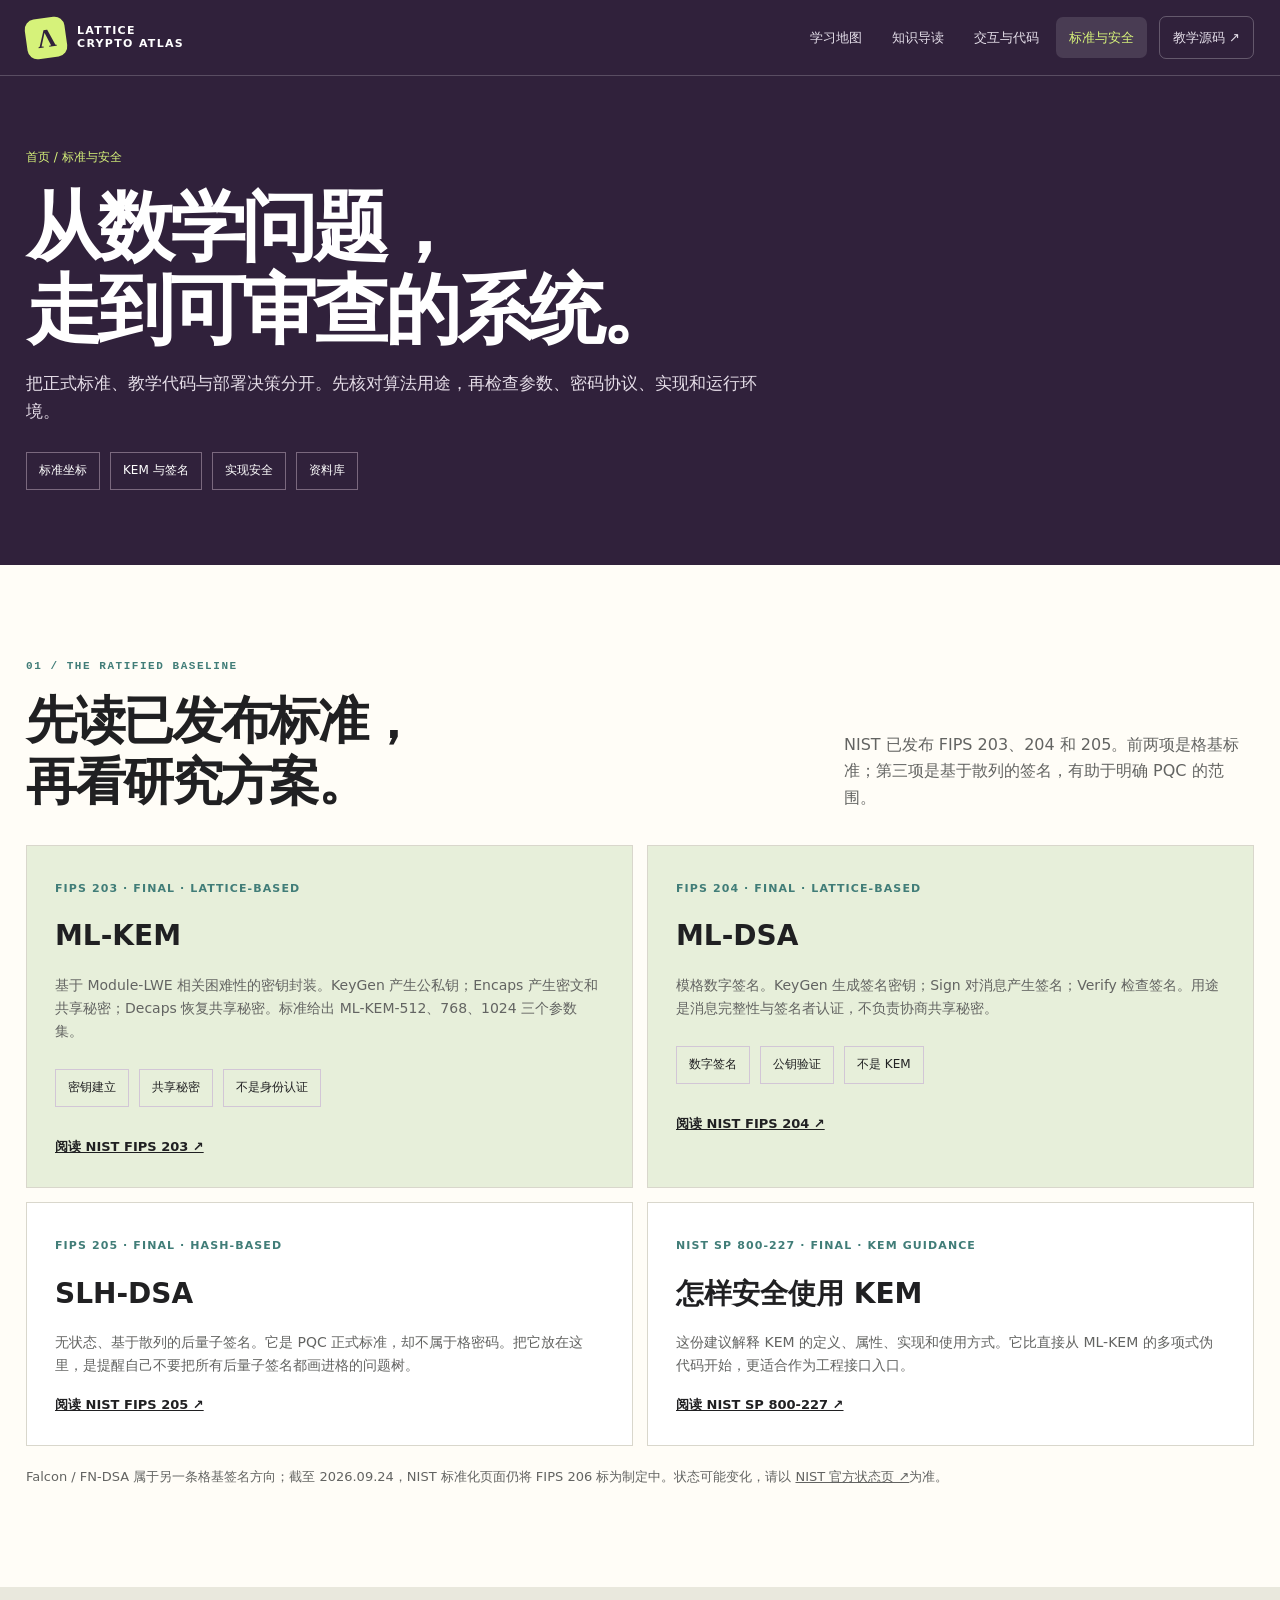
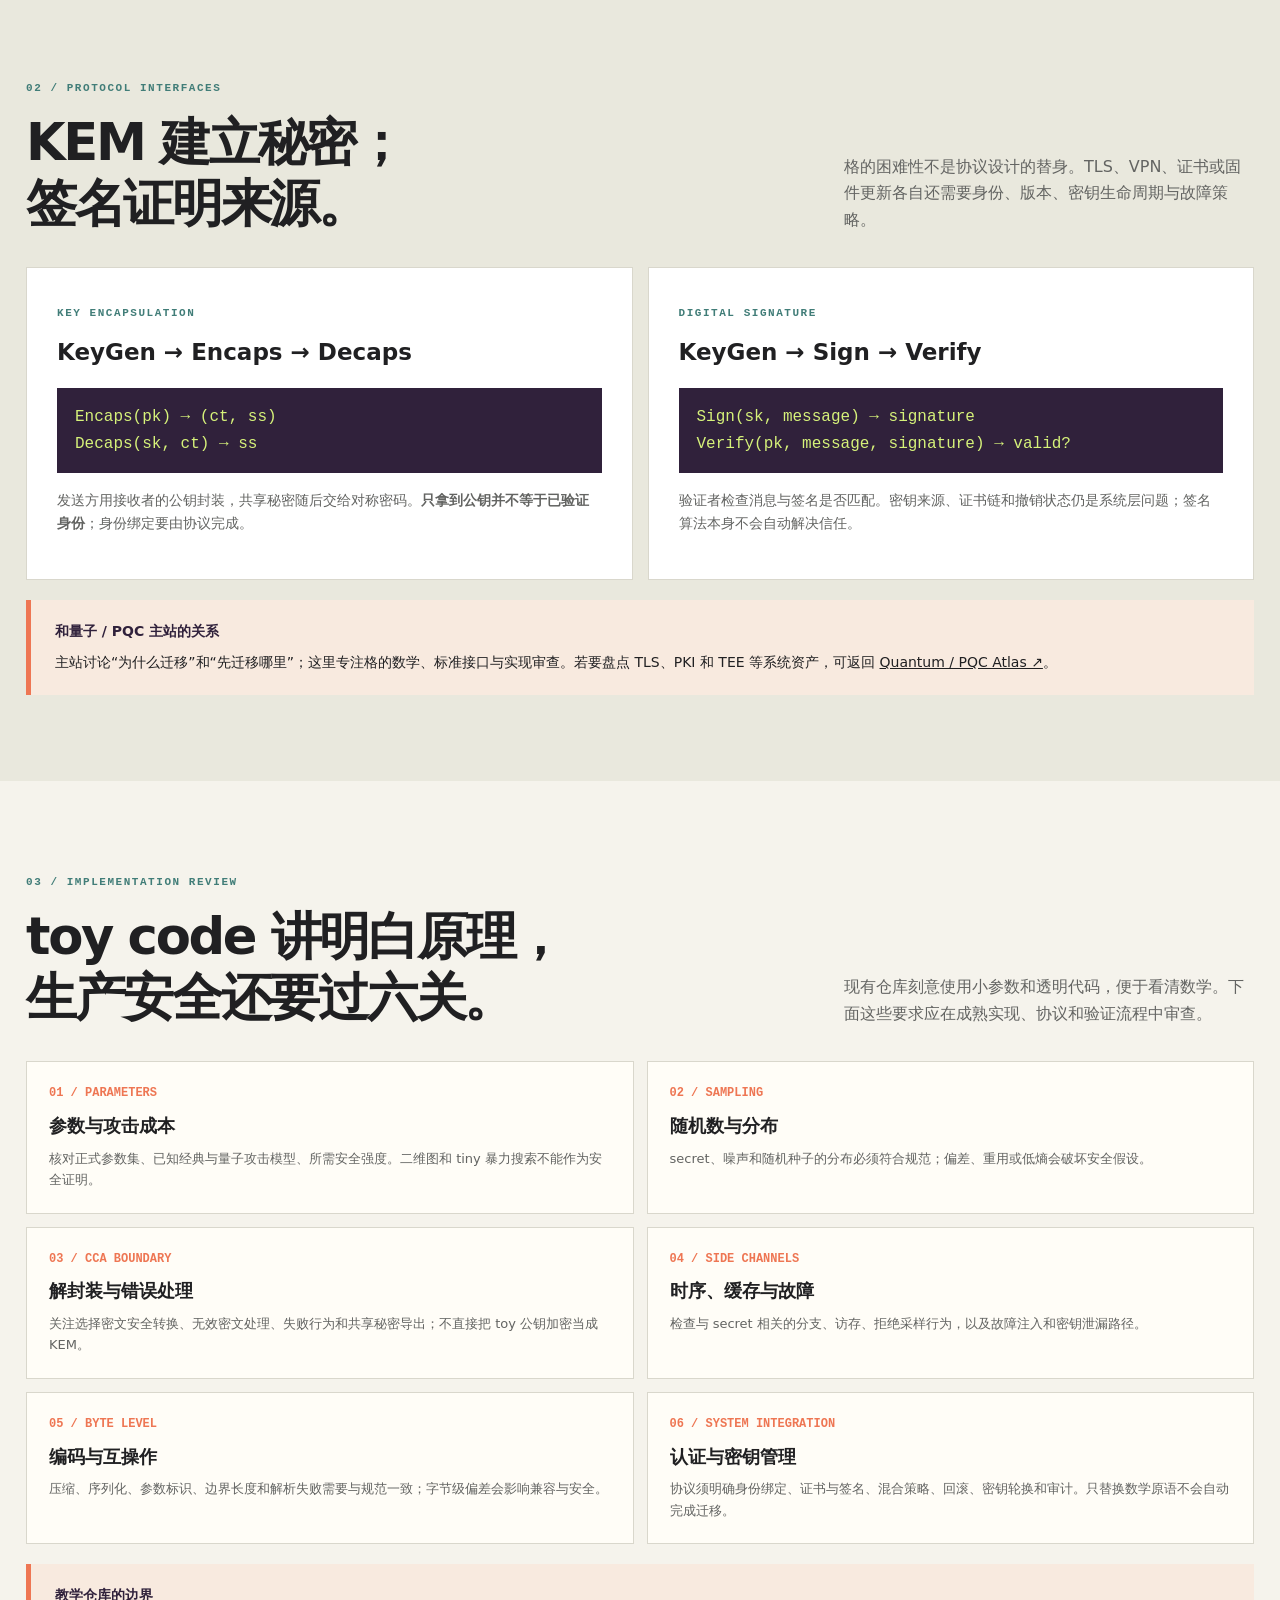
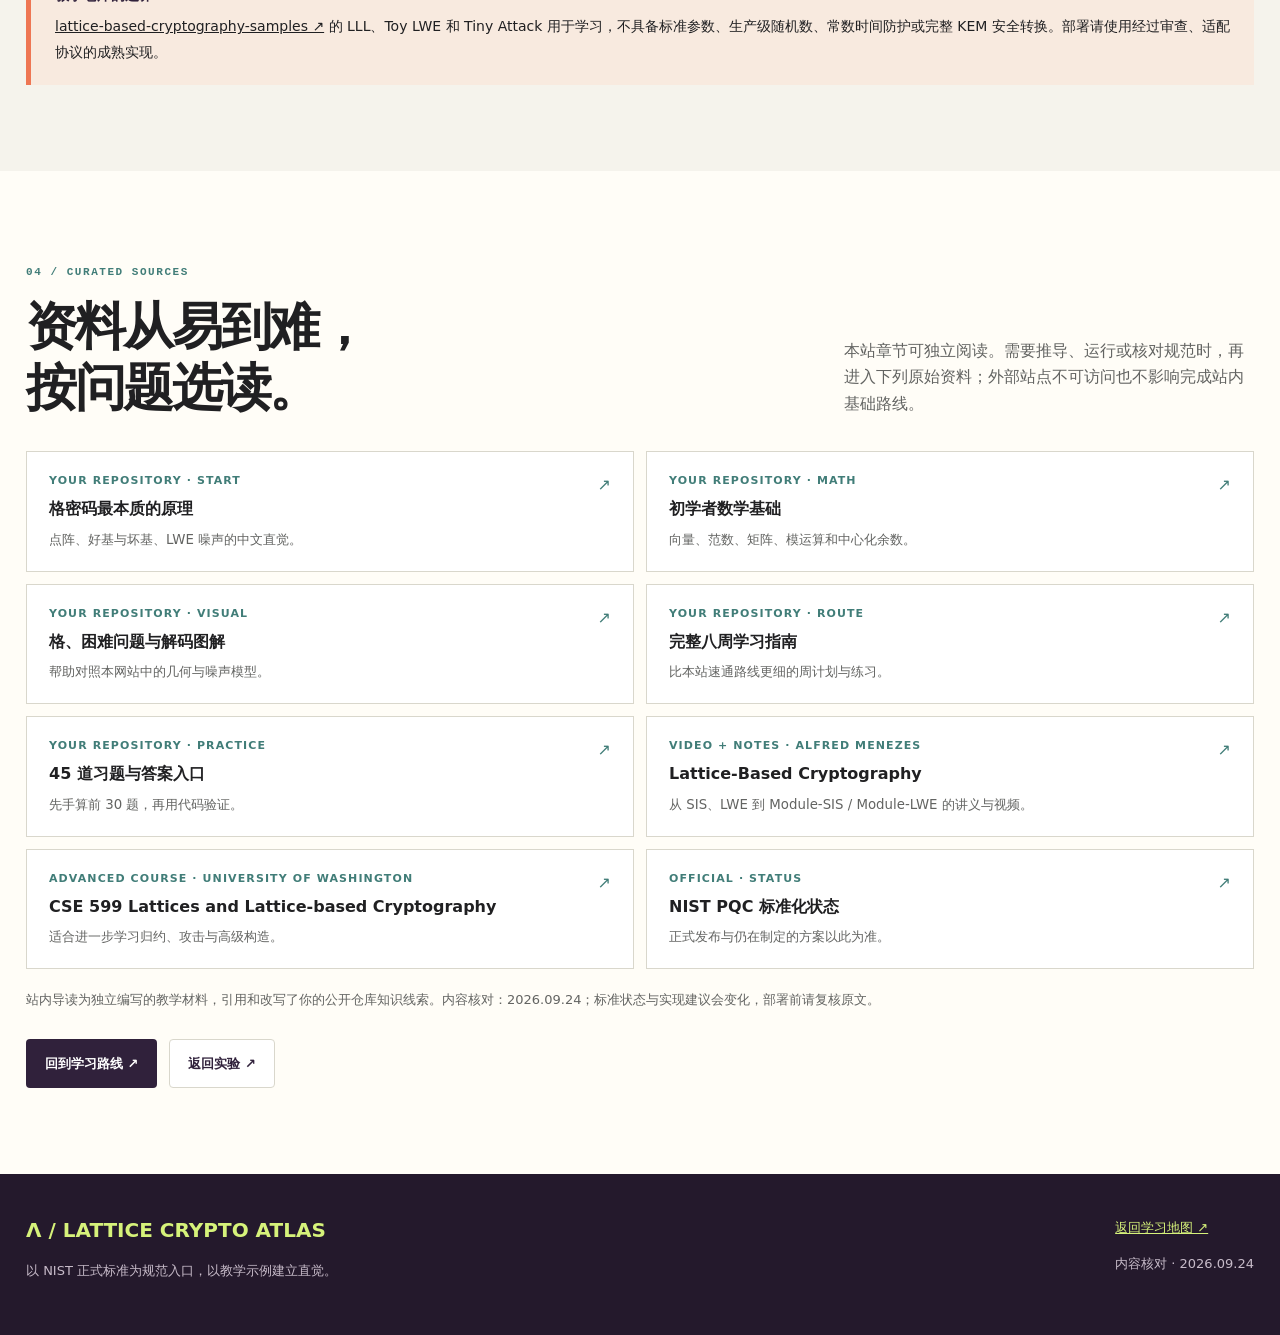
==== standards.html @ 333cc124 "Build lattice crypto learning atlas" ====
<!doctype html>
<html lang="zh-CN">
<head><meta charset="utf-8"><meta name="viewport" content="width=device-width, initial-scale=1"><meta name="theme-color" content="#30213b"><meta name="description" content="格密码正式标准与工程安全：FIPS 203 ML-KEM、FIPS 204 ML-DSA、非格基 FIPS 205、NIST KEM 建议，以及采样、侧信道和协议边界。"><title>标准与安全 · 格密码地图</title><link rel="stylesheet" href="style.css"><script src="app.js" defer></script></head>
<body>
  <a class="skip" href="#main">跳至正文</a><header class="site-header"><a class="logo" href="index.html" aria-label="格密码地图首页"><span class="logo-mark">Λ</span><span>LATTICE<br>CRYPTO ATLAS</span></a><nav class="site-nav" aria-label="主导航"><a href="index.html">学习地图</a><a href="learn.html">知识导读</a><a href="lab.html">交互与代码</a><a href="standards.html" aria-current="page">标准与安全</a><a class="nav-source" href="https://github.com/ShundaZhang/lattice-based-cryptography-samples" target="_blank" rel="noopener noreferrer">教学源码 ↗</a></nav></header>
  <main id="main">
    <section class="page-hero"><div class="container"><div class="breadcrumb"><a href="index.html">首页</a> / 标准与安全</div><h1>从数学问题，<br>走到可审查的系统。</h1><p>把正式标准、教学代码与部署决策分开。先核对算法用途，再检查参数、密码协议、实现和运行环境。</p><nav class="page-jumps" aria-label="本页章节"><a href="#fips">标准坐标</a><a href="#interfaces">KEM 与签名</a><a href="#engineering">实现安全</a><a href="#sources">资料库</a></nav></div></section>

    <section class="section white" id="fips"><div class="container">
      <div class="section-head"><div><span class="eyebrow kicker">01 / THE RATIFIED BASELINE</span><h2>先读已发布标准，<br>再看研究方案。</h2></div><p>NIST 已发布 FIPS 203、204 和 205。前两项是格基标准；第三项是基于散列的签名，有助于明确 PQC 的范围。</p></div>
      <div class="standards-grid">
        <article class="standard-card primary"><span class="status">FIPS 203 · FINAL · LATTICE-BASED</span><h3>ML-KEM</h3><p>基于 Module-LWE 相关困难性的密钥封装。KeyGen 产生公私钥；Encaps 产生密文和共享秘密；Decaps 恢复共享秘密。标准给出 ML-KEM-512、768、1024 三个参数集。</p><div class="scope-line"><span>密钥建立</span><span>共享秘密</span><span>不是身份认证</span></div><a href="https://csrc.nist.gov/pubs/fips/203/final" target="_blank" rel="noopener noreferrer">阅读 NIST FIPS 203 ↗</a></article>
        <article class="standard-card primary"><span class="status">FIPS 204 · FINAL · LATTICE-BASED</span><h3>ML-DSA</h3><p>模格数字签名。KeyGen 生成签名密钥；Sign 对消息产生签名；Verify 检查签名。用途是消息完整性与签名者认证，不负责协商共享秘密。</p><div class="scope-line"><span>数字签名</span><span>公钥验证</span><span>不是 KEM</span></div><a href="https://csrc.nist.gov/pubs/fips/204/final" target="_blank" rel="noopener noreferrer">阅读 NIST FIPS 204 ↗</a></article>
        <article class="standard-card"><span class="status">FIPS 205 · FINAL · HASH-BASED</span><h3>SLH-DSA</h3><p>无状态、基于散列的后量子签名。它是 PQC 正式标准，却不属于格密码。把它放在这里，是提醒自己不要把所有后量子签名都画进格的问题树。</p><a href="https://csrc.nist.gov/pubs/fips/205/final" target="_blank" rel="noopener noreferrer">阅读 NIST FIPS 205 ↗</a></article>
        <article class="standard-card"><span class="status">NIST SP 800-227 · FINAL · KEM GUIDANCE</span><h3>怎样安全使用 KEM</h3><p>这份建议解释 KEM 的定义、属性、实现和使用方式。它比直接从 ML-KEM 的多项式伪代码开始，更适合作为工程接口入口。</p><a href="https://csrc.nist.gov/pubs/sp/800/227/final" target="_blank" rel="noopener noreferrer">阅读 NIST SP 800-227 ↗</a></article>
      </div>
      <p class="route-note">Falcon / FN-DSA 属于另一条格基签名方向；截至 2026.09.24，NIST 标准化页面仍将 FIPS 206 标为制定中。状态可能变化，请以 <a href="https://csrc.nist.gov/Projects/Post-Quantum-Cryptography/Post_Quantum_Cryptography-Standardization" target="_blank" rel="noopener noreferrer">NIST 官方状态页 ↗</a>为准。</p>
    </div></section>

    <section class="section alt" id="interfaces"><div class="container">
      <div class="section-head"><div><span class="eyebrow kicker">02 / PROTOCOL INTERFACES</span><h2>KEM 建立秘密；<br>签名证明来源。</h2></div><p>格的困难性不是协议设计的替身。TLS、VPN、证书或固件更新各自还需要身份、版本、密钥生命周期与故障策略。</p></div>
      <div class="feature-split">
        <article class="feature-panel"><span class="eyebrow kicker">KEY ENCAPSULATION</span><h3>KeyGen → Encaps → Decaps</h3><div class="formula">Encaps(pk) → (ct, ss)<br>Decaps(sk, ct) → ss</div><p>发送方用接收者的公钥封装，共享秘密随后交给对称密码。<b>只拿到公钥并不等于已验证身份</b>；身份绑定要由协议完成。</p></article>
        <article class="feature-panel"><span class="eyebrow kicker">DIGITAL SIGNATURE</span><h3>KeyGen → Sign → Verify</h3><div class="formula">Sign(sk, message) → signature<br>Verify(pk, message, signature) → valid?</div><p>验证者检查消息与签名是否匹配。密钥来源、证书链和撤销状态仍是系统层问题；签名算法本身不会自动解决信任。</p></article>
      </div>
      <div class="callout" style="margin-top:20px"><strong>和量子 / PQC 主站的关系</strong><p>主站讨论“为什么迁移”和“先迁移哪里”；这里专注格的数学、标准接口与实现审查。若要盘点 TLS、PKI 和 TEE 等系统资产，可返回 <a href="https://shundazhang.github.io/quantum-pqc-atlas/" target="_blank" rel="noopener noreferrer">Quantum / PQC Atlas ↗</a>。</p></div>
    </div></section>

    <section class="section" id="engineering"><div class="container">
      <div class="section-head"><div><span class="eyebrow kicker">03 / IMPLEMENTATION REVIEW</span><h2>toy code 讲明白原理，<br>生产安全还要过六关。</h2></div><p>现有仓库刻意使用小参数和透明代码，便于看清数学。下面这些要求应在成熟实现、协议和验证流程中审查。</p></div>
      <div class="security-list">
        <article><b>01 / PARAMETERS</b><h3>参数与攻击成本</h3><p>核对正式参数集、已知经典与量子攻击模型、所需安全强度。二维图和 tiny 暴力搜索不能作为安全证明。</p></article>
        <article><b>02 / SAMPLING</b><h3>随机数与分布</h3><p>secret、噪声和随机种子的分布必须符合规范；偏差、重用或低熵会破坏安全假设。</p></article>
        <article><b>03 / CCA BOUNDARY</b><h3>解封装与错误处理</h3><p>关注选择密文安全转换、无效密文处理、失败行为和共享秘密导出；不直接把 toy 公钥加密当成 KEM。</p></article>
        <article><b>04 / SIDE CHANNELS</b><h3>时序、缓存与故障</h3><p>检查与 secret 相关的分支、访存、拒绝采样行为，以及故障注入和密钥泄漏路径。</p></article>
        <article><b>05 / BYTE LEVEL</b><h3>编码与互操作</h3><p>压缩、序列化、参数标识、边界长度和解析失败需要与规范一致；字节级偏差会影响兼容与安全。</p></article>
        <article><b>06 / SYSTEM INTEGRATION</b><h3>认证与密钥管理</h3><p>协议须明确身份绑定、证书与签名、混合策略、回滚、密钥轮换和审计。只替换数学原语不会自动完成迁移。</p></article>
      </div>
      <div class="callout" style="margin-top:20px"><strong>教学仓库的边界</strong><p><a href="https://github.com/ShundaZhang/lattice-based-cryptography-samples" target="_blank" rel="noopener noreferrer">lattice-based-cryptography-samples ↗</a> 的 LLL、Toy LWE 和 Tiny Attack 用于学习，不具备标准参数、生产级随机数、常数时间防护或完整 KEM 安全转换。部署请使用经过审查、适配协议的成熟实现。</p></div>
    </div></section>

    <section class="section white" id="sources"><div class="container">
      <div class="section-head"><div><span class="eyebrow kicker">04 / CURATED SOURCES</span><h2>资料从易到难，<br>按问题选读。</h2></div><p>本站章节可独立阅读。需要推导、运行或核对规范时，再进入下列原始资料；外部站点不可访问也不影响完成站内基础路线。</p></div>
      <div class="source-list">
        <a class="source-link" href="https://github.com/ShundaZhang/lattice-based-cryptography-samples/blob/main/docs/intuitive-explanation.md" target="_blank" rel="noopener noreferrer"><div><span>YOUR REPOSITORY · START</span><b>格密码最本质的原理</b><small>点阵、好基与坏基、LWE 噪声的中文直觉。</small></div><i>↗</i></a>
        <a class="source-link" href="https://github.com/ShundaZhang/lattice-based-cryptography-samples/blob/main/docs/math-primer.md" target="_blank" rel="noopener noreferrer"><div><span>YOUR REPOSITORY · MATH</span><b>初学者数学基础</b><small>向量、范数、矩阵、模运算和中心化余数。</small></div><i>↗</i></a>
        <a class="source-link" href="https://github.com/ShundaZhang/lattice-based-cryptography-samples/blob/main/docs/visual-guide.md" target="_blank" rel="noopener noreferrer"><div><span>YOUR REPOSITORY · VISUAL</span><b>格、困难问题与解码图解</b><small>帮助对照本网站中的几何与噪声模型。</small></div><i>↗</i></a>
        <a class="source-link" href="https://github.com/ShundaZhang/lattice-based-cryptography-samples/blob/main/docs/learning-guide.md" target="_blank" rel="noopener noreferrer"><div><span>YOUR REPOSITORY · ROUTE</span><b>完整八周学习指南</b><small>比本站速通路线更细的周计划与练习。</small></div><i>↗</i></a>
        <a class="source-link" href="https://github.com/ShundaZhang/lattice-based-cryptography-samples/blob/main/docs/exercises.md" target="_blank" rel="noopener noreferrer"><div><span>YOUR REPOSITORY · PRACTICE</span><b>45 道习题与答案入口</b><small>先手算前 30 题，再用代码验证。</small></div><i>↗</i></a>
        <a class="source-link" href="https://cryptography101.ca/lattice-based-cryptography/" target="_blank" rel="noopener noreferrer"><div><span>VIDEO + NOTES · ALFRED MENEZES</span><b>Lattice-Based Cryptography</b><small>从 SIS、LWE 到 Module-SIS / Module-LWE 的讲义与视频。</small></div><i>↗</i></a>
        <a class="source-link" href="https://homes.cs.washington.edu/~rachel/courses/22sp/" target="_blank" rel="noopener noreferrer"><div><span>ADVANCED COURSE · UNIVERSITY OF WASHINGTON</span><b>CSE 599 Lattices and Lattice-based Cryptography</b><small>适合进一步学习归约、攻击与高级构造。</small></div><i>↗</i></a>
        <a class="source-link" href="https://csrc.nist.gov/Projects/Post-Quantum-Cryptography/Post_Quantum_Cryptography-Standardization" target="_blank" rel="noopener noreferrer"><div><span>OFFICIAL · STATUS</span><b>NIST PQC 标准化状态</b><small>正式发布与仍在制定的方案以此为准。</small></div><i>↗</i></a>
      </div>
      <p class="route-note">站内导读为独立编写的教学材料，引用和改写了你的公开仓库知识线索。内容核对：2026.09.24；标准状态与实现建议会变化，部署前请复核原文。</p>
      <div class="actions"><a class="button dark" href="index.html#route">回到学习路线 ↗</a><a class="button light" href="lab.html">返回实验 ↗</a></div>
    </div></section>
  </main>
  <footer class="footer"><div class="container footer-inner"><div><strong>Λ / LATTICE CRYPTO ATLAS</strong><p>以 NIST 正式标准为规范入口，以教学示例建立直觉。</p></div><div><a href="index.html">返回学习地图 ↗</a><p>内容核对 · 2026.09.24</p></div></div></footer>
</body>
</html>
---- style.css ----
:root{--ink:#202022;--muted:#636462;--paper:#f5f3ec;--white:#fffdf7;--line:#d9d7cc;--plum:#30213b;--plum-2:#4b3156;--lime:#d6f27a;--orange:#ee7653;--teal:#417d78;--shadow:0 20px 50px rgba(33,23,43,.09)}
*{box-sizing:border-box}html{scroll-behavior:smooth}body{margin:0;background:var(--paper);color:var(--ink);font-family:Inter,"PingFang SC","Microsoft YaHei",system-ui,sans-serif;line-height:1.65}button,input{font:inherit}a{color:inherit}a:focus-visible,button:focus-visible,input:focus-visible{outline:3px solid var(--orange);outline-offset:3px}.skip{position:absolute;top:-80px;left:18px;z-index:30;background:var(--lime);padding:9px 15px}.skip:focus{top:12px}.site-header{height:76px;padding:0 max(26px,calc((100vw - 1320px)/2));display:flex;align-items:center;justify-content:space-between;gap:25px;border-bottom:1px solid rgba(255,255,255,.2);background:var(--plum);color:white}.logo{display:flex;align-items:center;gap:11px;text-decoration:none;font-weight:900;letter-spacing:-.04em;font-size:22px;white-space:nowrap}.logo-mark{display:grid;place-items:center;width:40px;height:40px;background:var(--lime);color:var(--plum);border-radius:10px;transform:rotate(-8deg);font-family:Georgia,serif;font-size:26px}.logo span:last-child{font-size:11px;letter-spacing:.12em;line-height:1.15}.site-nav{display:flex;gap:4px;align-items:center;flex-wrap:wrap}.site-nav a{text-decoration:none;color:#e5dfea;font-size:13px;padding:10px 13px;border-radius:7px}.site-nav a[aria-current="page"],.site-nav a:hover{background:rgba(255,255,255,.12);color:var(--lime)}.site-nav .nav-source{border:1px solid rgba(255,255,255,.25);margin-left:8px}.container{max-width:1320px;padding:0 26px;margin:0 auto}.eyebrow{font-family:ui-monospace,SFMono-Regular,Consolas,monospace;font-size:11px;font-weight:800;letter-spacing:.14em;text-transform:uppercase}.eyebrow .dot{display:inline-block;background:var(--orange);width:7px;height:7px;border-radius:50%;margin-right:9px}.hero{background:var(--plum);color:white;overflow:hidden}.hero-inner{max-width:1320px;margin:auto;padding:74px 26px 80px;display:grid;grid-template-columns:minmax(0,1.12fr) minmax(420px,.88fr);gap:55px;align-items:center}.hero h1{font-size:clamp(50px,6.4vw,92px);line-height:1.09;letter-spacing:-.065em;margin:23px 0 23px}.hero h1 em{font-style:normal;color:var(--lime)}.hero-lede{font-size:17px;line-height:1.9;color:#e4dce7;max-width:680px}.hero-actions,.actions{display:flex;flex-wrap:wrap;gap:12px;margin-top:28px}.button{display:inline-flex;align-items:center;justify-content:center;gap:12px;text-decoration:none;font-weight:800;font-size:13px;padding:13px 18px;border:1px solid transparent;border-radius:4px;transition:transform .2s,background .2s}.button:hover{transform:translateY(-3px)}.button.primary{background:var(--lime);color:var(--plum)}.button.outline{border-color:#a698aa;color:white}.button.dark{background:var(--plum);color:white}.button.light{background:white;color:var(--plum);border-color:var(--line)}.hero-facts{display:flex;flex-wrap:wrap;gap:24px;margin-top:40px;border-top:1px solid #6b5a70;padding-top:22px;color:#bfb4c4;font-size:12px}.hero-facts b{color:var(--lime);font-size:20px;margin-right:5px}.hero-art{position:relative;min-height:430px;background:#e7eed3;border-radius:19px;box-shadow:23px 24px 0 rgba(214,242,122,.1);overflow:hidden;color:var(--plum);padding:22px}.art-top,.art-bottom{display:flex;justify-content:space-between;gap:15px;font-family:ui-monospace,monospace;font-size:11px;font-weight:800;letter-spacing:.08em}.art-grid{position:absolute;inset:69px 12px 68px;background-image:radial-gradient(circle,var(--plum) 2.2px,transparent 2.7px);background-size:31px 31px;opacity:.7;transform:rotate(-13deg) scale(1.24)}.art-vectors{position:absolute;left:11%;top:21%;width:75%;height:61%;overflow:visible}.art-note{position:absolute;right:18px;top:71px;background:var(--white);box-shadow:var(--shadow);padding:15px 18px;max-width:170px;font-size:13px;font-weight:700;transform:rotate(5deg)}.art-bottom{position:absolute;bottom:18px;left:22px;right:22px}.art-seal{background:var(--orange);color:white;padding:4px 8px;border-radius:2px}.section{padding:86px 0;scroll-margin-top:22px}.section.white{background:var(--white)}.section.dark{background:var(--plum);color:white}.section.alt{background:#e9e8dd}.section-head{display:flex;justify-content:space-between;align-items:end;gap:30px;margin-bottom:34px}.section-head h2{font-size:clamp(35px,4vw,56px);line-height:1.18;letter-spacing:-.045em;margin:13px 0 0}.section-head p{max-width:410px;color:var(--muted);margin:0}.dark .section-head p{color:#d0c5d6}.kicker{color:var(--teal);font-weight:900}.dark .kicker{color:var(--lime)}.two-paths{display:grid;grid-template-columns:1fr 1fr;gap:17px}.path-card{padding:32px;border:1px solid var(--line);background:white;position:relative}.path-card:after{content:"↗";position:absolute;right:24px;top:22px;font-size:24px;color:var(--teal)}.path-card.featured{background:#e5f0d2}.path-card .eyebrow{color:var(--teal)}.path-card h3{font-size:27px;letter-spacing:-.035em;margin:16px 0 10px}.path-card p{max-width:560px;color:#4e5551;margin:0 0 20px}.path-card a{font-size:13px;font-weight:900;text-decoration-thickness:1px}.bridge{margin-top:17px;padding:22px 28px;border:1px solid var(--line);display:flex;align-items:center;justify-content:space-between;gap:20px;background:#fffdf7}.bridge strong{font-size:19px}.bridge p{margin:4px 0 0;color:var(--muted);font-size:13px}.bridge a{font-size:13px;font-weight:900;white-space:nowrap}.route{display:grid;grid-template-columns:repeat(4,minmax(0,1fr));gap:13px}.route-card{padding:24px;background:#fffdf7;border:1px solid var(--line);min-height:242px;display:flex;flex-direction:column}.route-card .step{font-family:ui-monospace,monospace;font-size:12px;font-weight:900;color:var(--teal)}.route-card h3{font-size:19px;line-height:1.3;margin:16px 0 9px}.route-card p{color:var(--muted);font-size:13px;line-height:1.75;margin:0}.route-card a{margin-top:auto;padding-top:15px;font-size:12px;font-weight:900;color:var(--plum)}.route-card .time{margin-left:auto;font-size:11px;color:#777}.route-card header{display:flex}.route-card.accent{background:var(--lime)}.route-card.accent p,.route-card.accent .step{color:#395227}.route-card.accent a{color:#263b17}.route-note{margin-top:20px;color:var(--muted);font-size:13px}.concept-grid{display:grid;grid-template-columns:repeat(3,minmax(0,1fr));gap:15px}.concept{border:1px solid var(--line);padding:25px;background:var(--paper)}.concept .number{font-family:ui-monospace,monospace;color:var(--orange);font-weight:900;font-size:12px}.concept h3{font-size:20px;margin:14px 0 9px}.concept p{font-size:13px;color:var(--muted);margin:0}.concept code,.prose code,.callout code{font-family:ui-monospace,Consolas,monospace;background:#ece9df;padding:2px 4px;border-radius:3px}.dark .concept{background:#3d2a48;border-color:#765e80}.dark .concept p{color:#d0c5d6}.dark .concept code{background:#241b2b}.feature-split{display:grid;grid-template-columns:1fr 1fr;gap:15px}.feature-panel{padding:30px;border:1px solid var(--line);background:white}.feature-panel h3{font-size:23px;margin:10px 0}.feature-panel p{font-size:14px;color:var(--muted)}.feature-panel .formula{font-family:ui-monospace,monospace;background:var(--plum);color:var(--lime);padding:16px 18px;margin:16px 0;overflow-x:auto;white-space:nowrap}.source-list{display:grid;grid-template-columns:repeat(2,minmax(0,1fr));gap:12px}.source-link{display:flex;justify-content:space-between;gap:20px;text-decoration:none;background:white;border:1px solid var(--line);padding:20px 22px}.source-link:hover{border-color:var(--teal)}.source-link span{display:block;font-size:11px;color:var(--teal);font-weight:900;letter-spacing:.1em}.source-link b{display:block;margin-top:6px;font-size:16px}.source-link small{display:block;color:var(--muted);margin-top:6px}.source-link i{font-style:normal;color:var(--teal)}.callout{border-left:5px solid var(--orange);background:#f8eadf;padding:19px 24px;font-size:14px;line-height:1.85}.callout strong{color:var(--plum)}.callout p{margin:5px 0 0}.dark .callout{background:#463049;color:#e6dce7}.dark .callout strong{color:var(--lime)}.footer{background:#24192c;color:#c7bbc9;padding:40px 0}.footer-inner{display:flex;justify-content:space-between;gap:20px;align-items:start}.footer strong{color:var(--lime);font-size:20px}.footer p{max-width:520px;font-size:13px}.footer a{color:var(--lime);font-size:13px}.page-hero{background:var(--plum);color:white;padding:72px 0 75px}.page-hero h1{font-size:clamp(46px,6vw,76px);line-height:1.1;letter-spacing:-.055em;margin:17px 0}.page-hero p{color:#e4dce7;font-size:17px;max-width:750px}.page-hero .breadcrumb{font-size:12px;color:var(--lime)}.page-hero .breadcrumb a{text-decoration:none}.page-jumps{display:flex;gap:10px;flex-wrap:wrap;margin-top:27px}.page-jumps a{border:1px solid #7a687e;padding:8px 12px;font-size:12px;text-decoration:none;color:white}.page-jumps a:hover{background:var(--lime);color:var(--plum)}.reading{display:grid;grid-template-columns:225px minmax(0,1fr);gap:70px}.reading-nav{position:sticky;top:28px;align-self:start;border-top:3px solid var(--plum);padding-top:14px}.reading-nav a{display:block;padding:9px 7px;color:#535655;text-decoration:none;font-size:13px}.reading-nav a:hover{background:#e8edda;color:var(--plum)}.chapter{border-top:1px solid var(--line);padding:48px 0;scroll-margin-top:22px}.chapter:first-child{border:0;padding-top:0}.chapter .chapter-number{font-family:ui-monospace,monospace;font-size:12px;font-weight:900;color:var(--teal)}.chapter h2{font-size:clamp(31px,3vw,44px);letter-spacing:-.045em;line-height:1.24;margin:12px 0 17px}.chapter h3{font-size:21px;margin:29px 0 9px}.prose{max-width:790px;color:#484c4a;font-size:15px;line-height:1.9}.prose p{margin:0 0 16px}.prose ul{padding-left:23px}.prose li{margin:7px 0}.formula-box{display:block;max-width:790px;overflow:auto;background:#e5eed5;color:#2b3a2a;padding:18px 22px;font-family:ui-monospace,Consolas,monospace;font-weight:800;margin:19px 0;white-space:nowrap}.lesson-card{max-width:790px;background:white;border:1px solid var(--line);padding:20px 24px;margin:22px 0}.lesson-card b{font-size:12px;color:var(--teal);letter-spacing:.05em}.lesson-card p{margin:6px 0 0;font-size:14px;color:var(--muted)}.lesson-card a{font-weight:800}.mini-compare{display:grid;grid-template-columns:repeat(3,minmax(0,1fr));gap:10px;max-width:790px}.mini-compare>div{border:1px solid var(--line);background:white;padding:15px;font-size:13px}.mini-compare b{display:block;color:var(--plum);font-size:16px;margin-bottom:6px}.mini-compare p{margin:0;color:var(--muted)}.lab-layout{display:grid;grid-template-columns:minmax(0,1.1fr) minmax(300px,.9fr);gap:20px}.interactive{border:1px solid var(--line);background:white;padding:28px}.interactive h2{font-size:27px;letter-spacing:-.03em;margin:0 0 10px}.interactive p{font-size:14px;color:var(--muted)}.interactive svg{display:block;width:100%;background:#eff1e8;border:1px solid #d7ded3;max-height:345px}.interactive label{display:block;font-size:13px;font-weight:800;margin-top:18px}.interactive input[type=range]{width:100%;accent-color:var(--teal)}.range-points{display:flex;justify-content:space-between;font-size:11px;color:var(--muted)}.readout{font-family:ui-monospace,monospace;background:var(--plum);color:var(--lime);padding:14px 16px;margin-top:16px;font-size:13px}.lab-notes{background:#e6ead9;padding:27px;border:1px solid #d3d9c9}.lab-notes h3{font-size:22px;margin:0 0 12px}.lab-notes ul{padding-left:21px;font-size:14px;line-height:1.85}.lab-notes li{margin:8px 0}.lab-notes .callout{background:#fff9ea;margin-top:18px}.toggle-row{display:flex;gap:10px;flex-wrap:wrap;margin:16px 0}.toggle-row button{border:1px solid var(--line);background:var(--paper);padding:8px 17px;font-size:13px;font-weight:800;cursor:pointer}.toggle-row button[aria-pressed=true]{background:var(--plum);color:white}.meter{height:32px;background:linear-gradient(90deg,#b7dcce 0 35%,#f1c7a2 35% 65%,#b7dcce 65%);position:relative;border:1px solid #c4d3c5;margin:20px 0}.meter:before{content:"0";position:absolute;left:9px;top:4px;font-size:11px}.meter:after{content:"q / 2";position:absolute;left:49%;top:4px;font-size:11px}.meter-marker{position:absolute;top:-8px;width:3px;height:48px;background:var(--orange);transition:left .2s}.meter-marker span{position:absolute;top:-25px;left:-9px;font-family:ui-monospace,monospace;font-size:12px;font-weight:900;color:var(--plum)}.code-grid{display:grid;grid-template-columns:repeat(3,minmax(0,1fr));gap:13px}.code-card{padding:24px;background:white;border:1px solid var(--line);display:flex;flex-direction:column}.code-card>span{color:var(--teal);font-size:11px;font-weight:900;font-family:ui-monospace,monospace}.code-card h3{font-size:20px;line-height:1.35;margin:11px 0}.code-card p{font-size:13px;color:var(--muted);margin:0 0 14px}.code-card a{margin-top:auto;font-size:13px;font-weight:900}.command{background:#251a2d;color:#e2dfe6;padding:23px;overflow:auto;font-family:ui-monospace,Consolas,monospace;font-size:13px;white-space:pre;line-height:1.65}.command b{color:var(--lime)}.standards-grid{display:grid;grid-template-columns:repeat(2,minmax(0,1fr));gap:14px}.standard-card{background:white;border:1px solid var(--line);padding:28px}.standard-card .status{font-size:11px;color:var(--teal);font-weight:900;letter-spacing:.1em}.standard-card h3{font-size:28px;margin:13px 0 8px}.standard-card p{font-size:14px;color:var(--muted)}.standard-card a{font-size:13px;font-weight:900}.standard-card.primary{background:#e7efda}.security-list{display:grid;grid-template-columns:repeat(2,minmax(0,1fr));gap:13px}.security-list article{background:#fffdf7;border:1px solid var(--line);padding:22px}.security-list b{display:block;color:var(--orange);font-size:12px;font-family:ui-monospace,monospace}.security-list h3{font-size:18px;margin:7px 0}.security-list p{font-size:13px;color:var(--muted);margin:0}.scope-line{display:flex;gap:10px;flex-wrap:wrap;margin:26px 0}.scope-line span{padding:8px 12px;border:1px solid #d2c6d6;font-size:12px}.cross-link{padding:23px 27px;background:var(--lime);display:flex;align-items:center;justify-content:space-between;gap:20px;margin-top:30px}.cross-link strong{font-size:19px}.cross-link a{font-size:13px;font-weight:900}
@media(max-width:900px){.hero-inner{grid-template-columns:1fr}.hero-art{min-height:360px}.route,.code-grid{grid-template-columns:repeat(2,minmax(0,1fr))}.reading{grid-template-columns:1fr;gap:20px}.reading-nav{position:static;display:flex;flex-wrap:wrap;gap:5px;border-top:0}.reading-nav a{background:#e9e8dd;padding:7px 10px}.lab-layout{grid-template-columns:1fr}}
@media(max-width:650px){.site-header{height:auto;min-height:75px;padding:13px 20px;display:block}.site-nav{margin-top:12px;gap:0}.site-nav a{font-size:11px;padding:7px 8px}.site-nav .nav-source{margin-left:0}.container{padding:0 20px}.hero-inner{padding:50px 20px 60px;gap:38px}.hero h1{font-size:50px}.hero-lede,.page-hero p{font-size:15px}.hero-art{min-height:320px}.hero-facts{gap:15px}.section{padding:60px 0}.section-head{display:block}.section-head p{margin-top:16px}.two-paths,.feature-split,.concept-grid,.source-list,.standards-grid,.security-list,.mini-compare{grid-template-columns:1fr}.route,.code-grid{grid-template-columns:1fr}.route-card{min-height:0}.bridge,.cross-link,.footer-inner{display:block}.bridge a,.cross-link a{display:inline-block;margin-top:15px}.page-hero{padding:50px 0}.page-hero h1{font-size:46px}.reading-nav{display:none}.chapter{padding:40px 0}.interactive{padding:20px}.lab-notes{padding:20px}.formula-box{font-size:12px}.footer-inner>div+div{margin-top:18px}}
@media(prefers-reduced-motion:reduce){html{scroll-behavior:auto}.button{transition:none}}
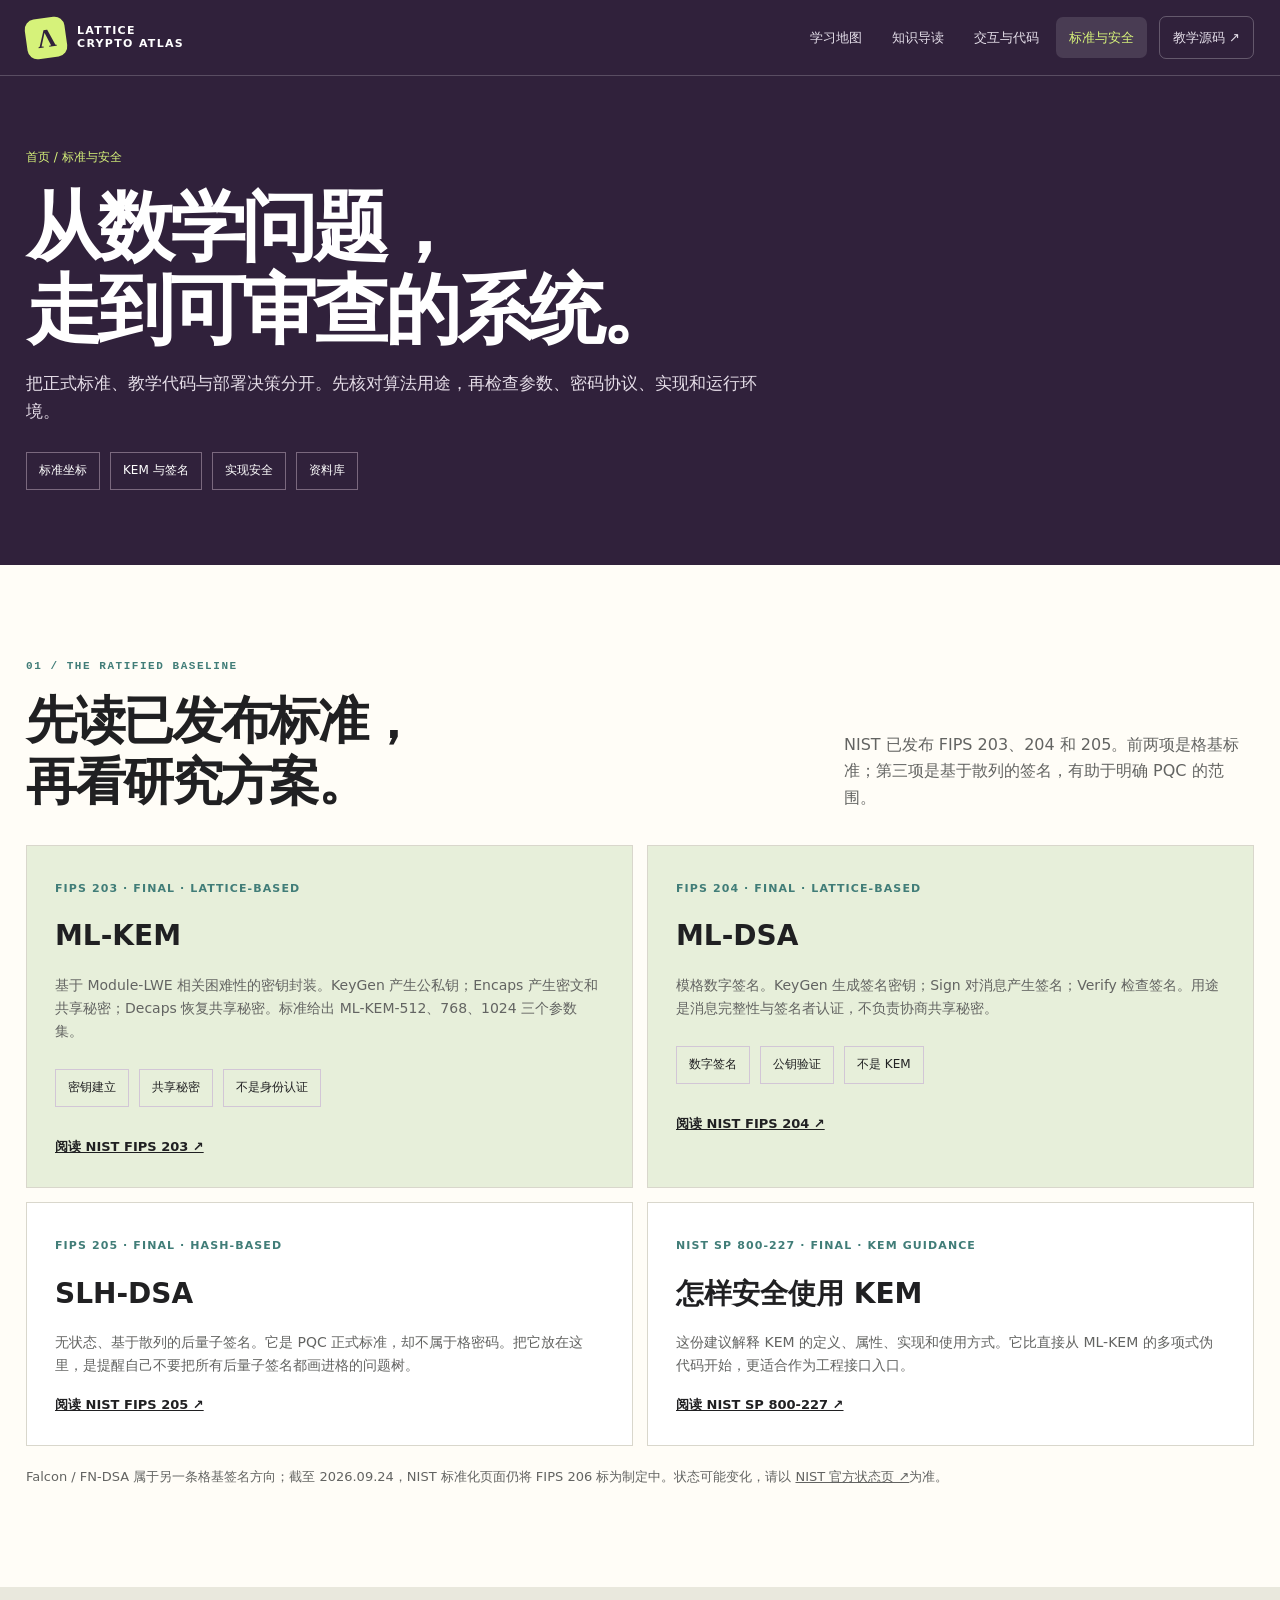
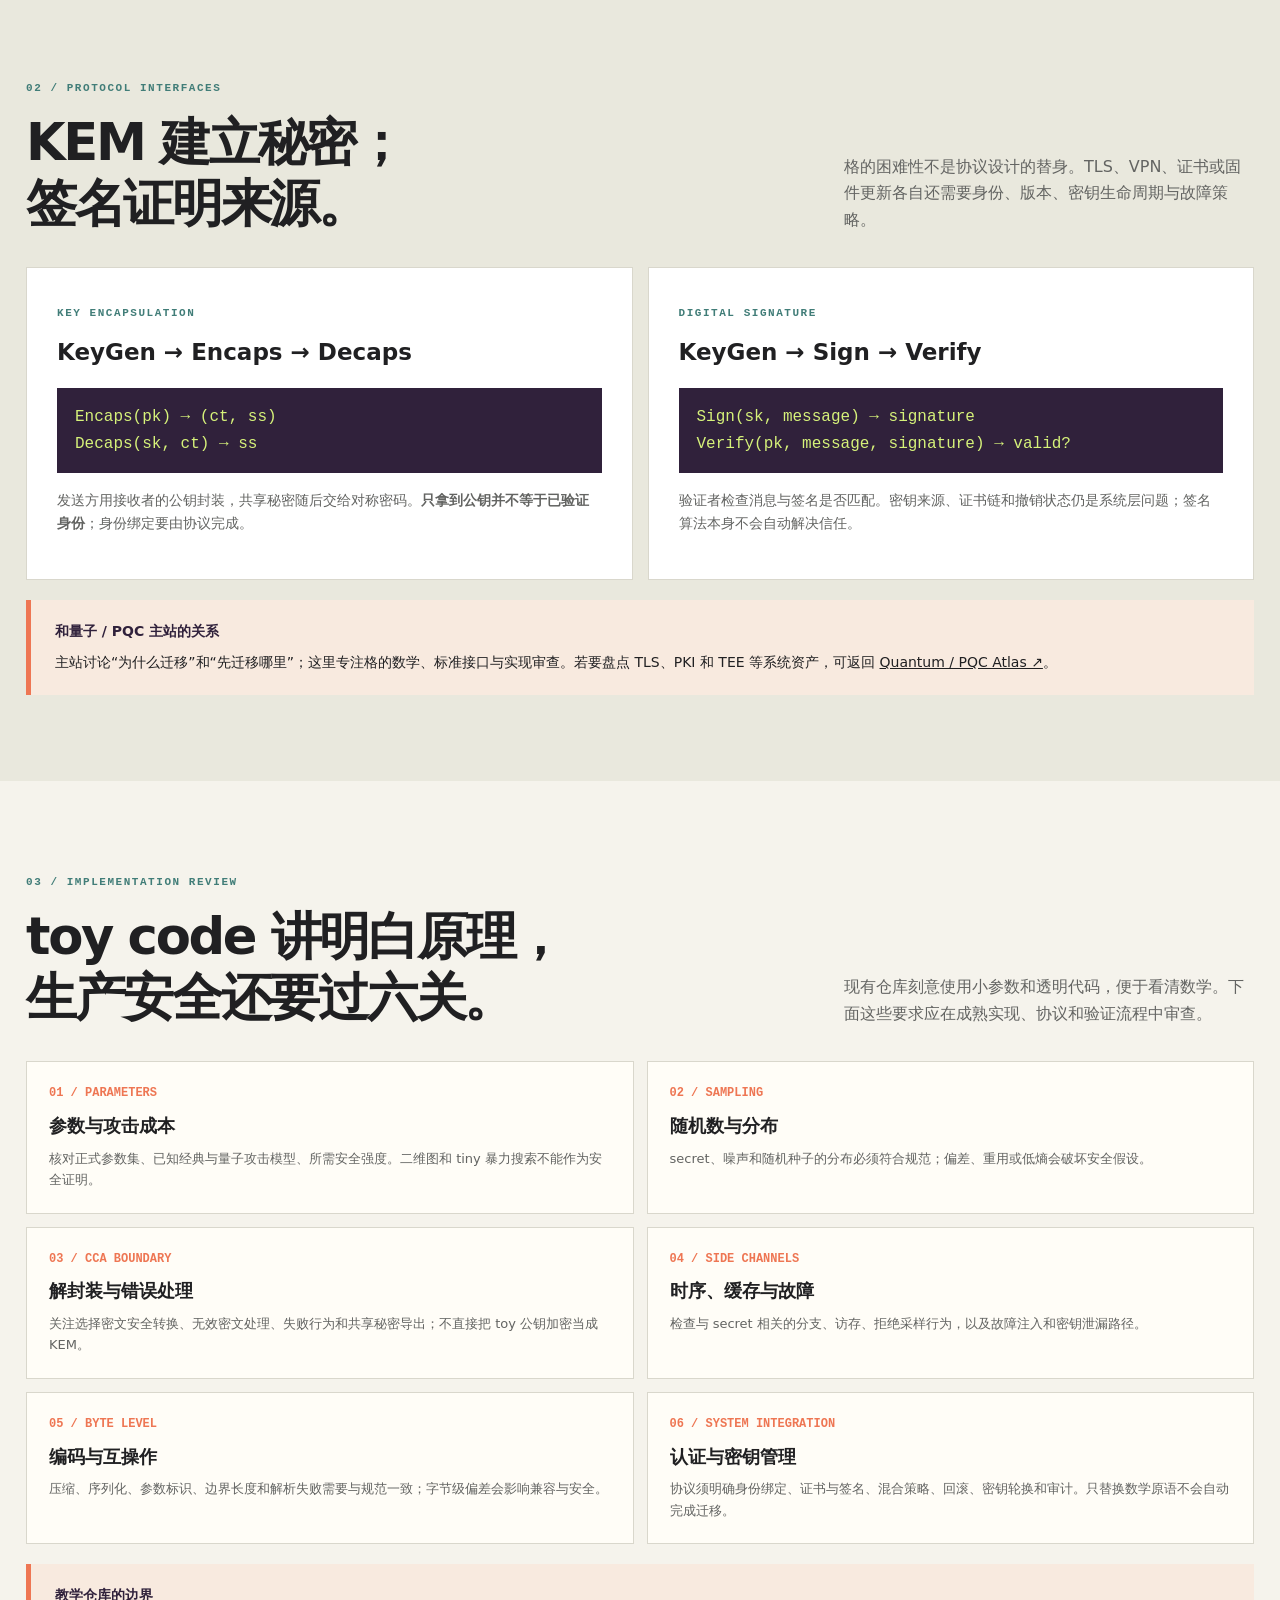
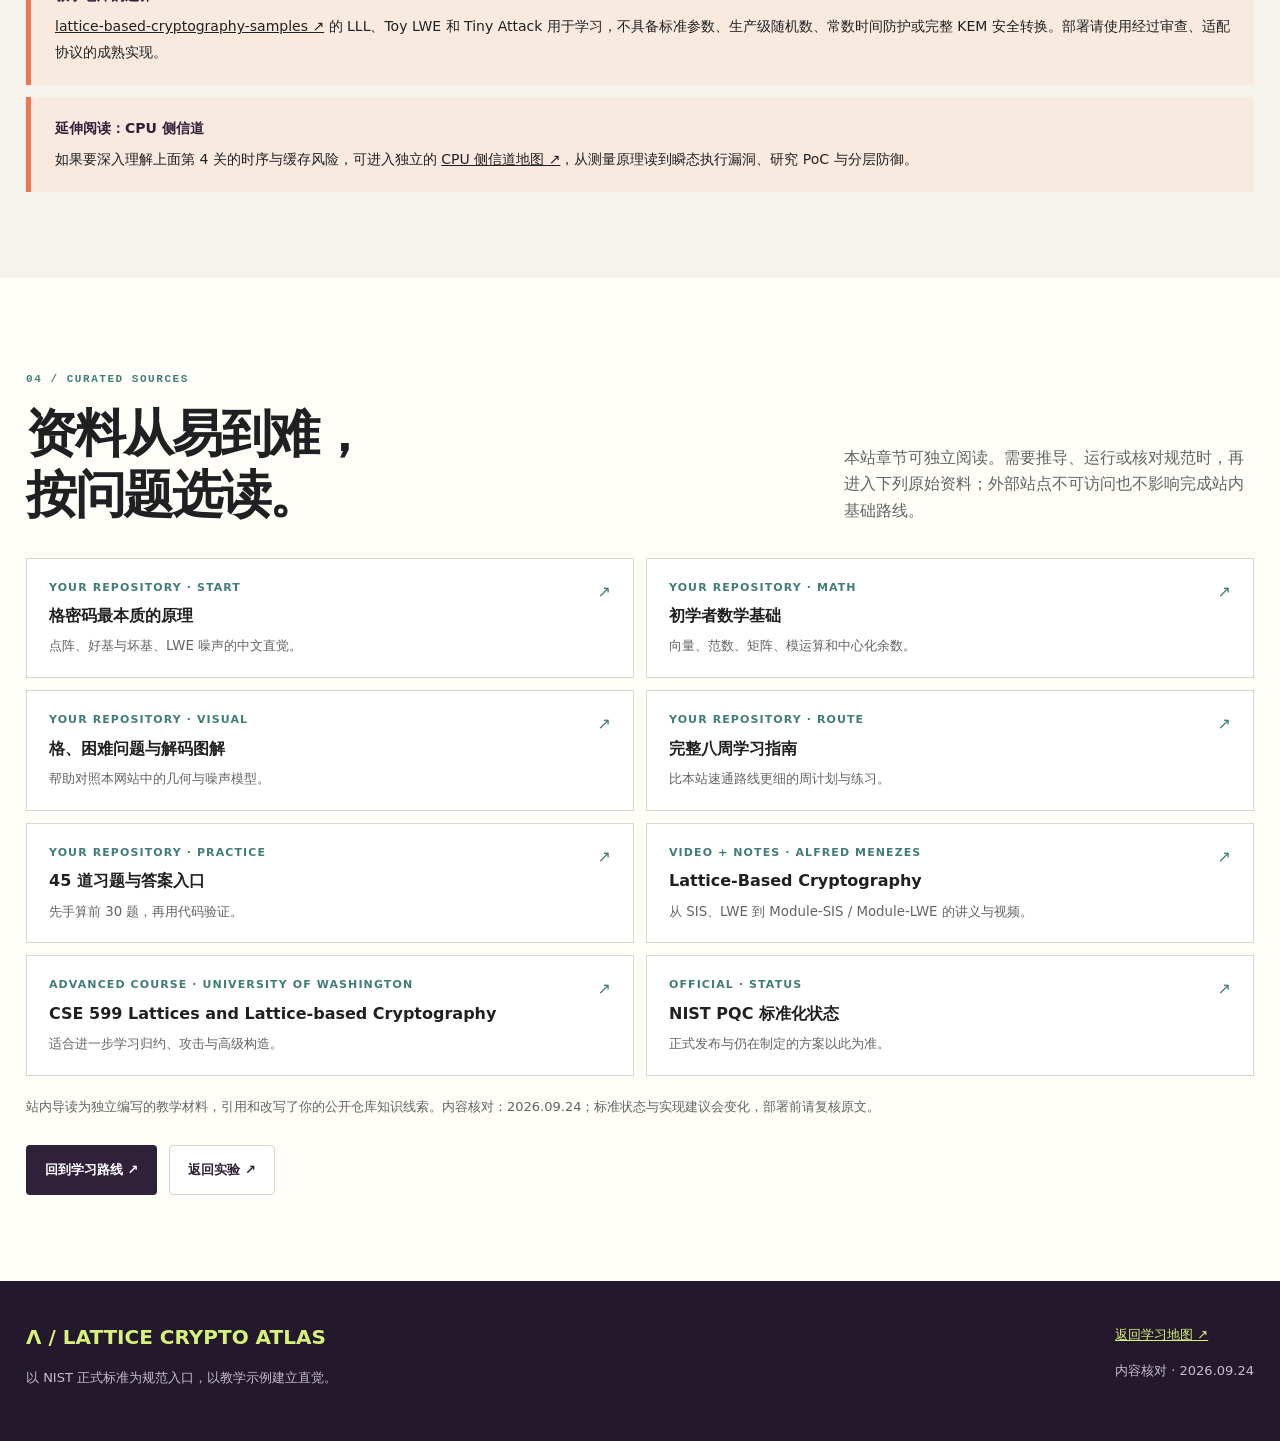
==== commit 157e80a9: "Link CPU side channel atlas from implementation security" ====
--- a/standards.html
+++ b/standards.html
@@ -37,6 +37,7 @@
         <article><b>06 / SYSTEM INTEGRATION</b><h3>认证与密钥管理</h3><p>协议须明确身份绑定、证书与签名、混合策略、回滚、密钥轮换和审计。只替换数学原语不会自动完成迁移。</p></article>
       </div>
       <div class="callout" style="margin-top:20px"><strong>教学仓库的边界</strong><p><a href="https://github.com/ShundaZhang/lattice-based-cryptography-samples" target="_blank" rel="noopener noreferrer">lattice-based-cryptography-samples ↗</a> 的 LLL、Toy LWE 和 Tiny Attack 用于学习，不具备标准参数、生产级随机数、常数时间防护或完整 KEM 安全转换。部署请使用经过审查、适配协议的成熟实现。</p></div>
+      <div class="callout" style="margin-top:12px"><strong>延伸阅读：CPU 侧信道</strong><p>如果要深入理解上面第 4 关的时序与缓存风险，可进入独立的 <a href="https://shundazhang.github.io/side-channel-atlas/" target="_blank" rel="noopener noreferrer">CPU 侧信道地图 ↗</a>，从测量原理读到瞬态执行漏洞、研究 PoC 与分层防御。</p></div>
     </div></section>
 
     <section class="section white" id="sources"><div class="container">
